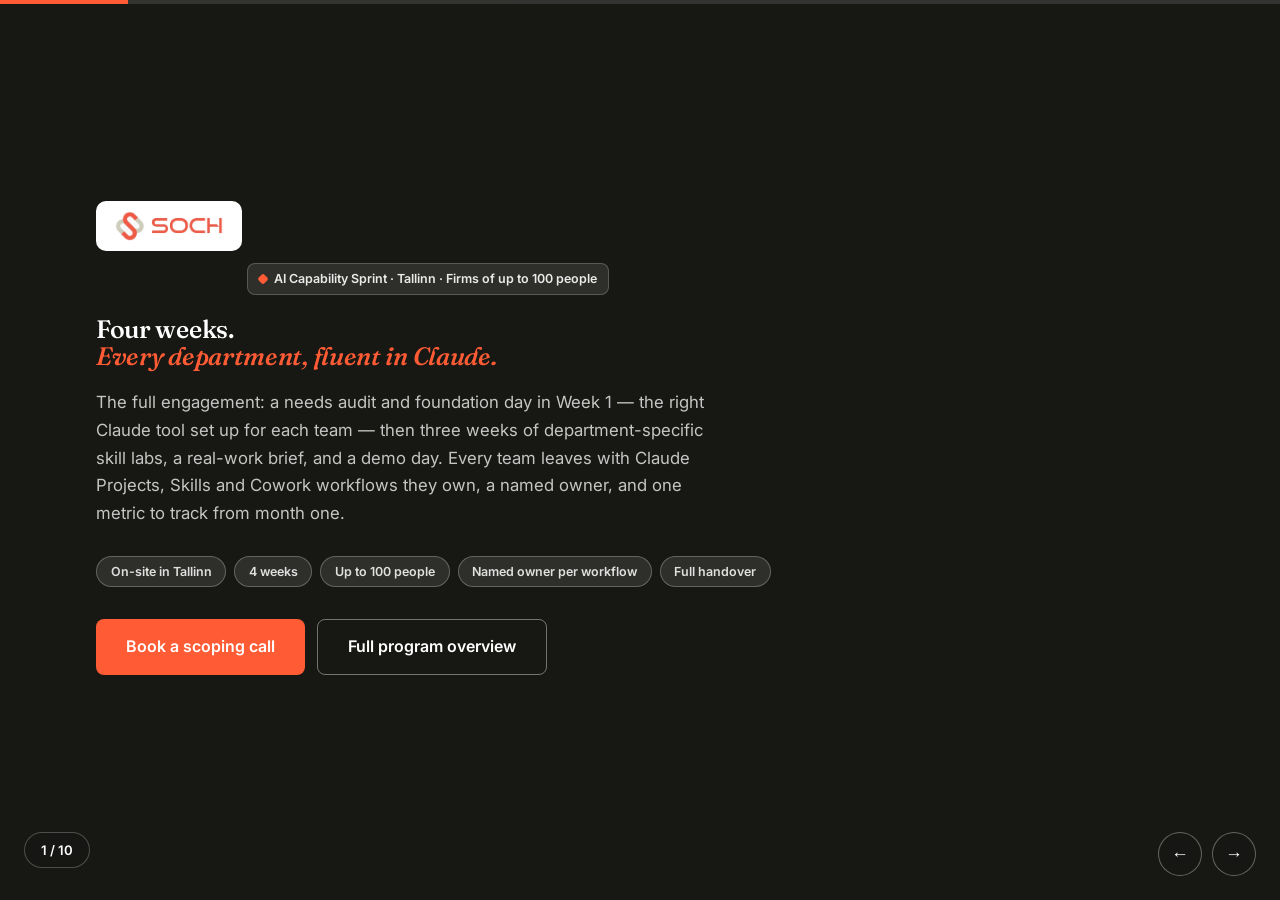
==== ai-capability-sprint.html @ 08c9b318 "@ Update: implement Mahad copy audit + design changes across academy pages Copy audit (de-AI-ify): -" ====
<!DOCTYPE html>
<html lang="en">
<head>
<meta charset="UTF-8">
<meta name="viewport" content="width=device-width, initial-scale=1.0">
<title>AI Capability Sprint — Soch</title>
<meta name="description" content="Four weeks. Every department builds its own Claude Projects, Skills and Cowork workflows. Named owner per workflow, one metric per team, full handover — Tallinn firms of up to 100 people.">
<link rel="preconnect" href="https://fonts.googleapis.com">
<link rel="preconnect" href="https://fonts.gstatic.com" crossorigin>
<link href="https://fonts.googleapis.com/css2?family=Fraunces:ital,opsz,wght@0,9..144,400;0,9..144,540;1,9..144,540&family=Inter:wght@400;500;600;700&display=swap" rel="stylesheet">
<style>
:root{
  --brand:#ff5c35;--brand-dark:#e8431b;
  --ink:#1c2b26;--slate:#4c534f;--muted:#7a817d;
  --mist:#f6f2ea;--line:#e7e2d7;
  --forest:#103129;--charcoal:#171814;
  --white:#ffffff;
  --ease:cubic-bezier(0.22,1,0.36,1);
}
*{margin:0;padding:0;box-sizing:border-box}
html,body{height:100%;overflow:hidden}
body{font-family:'Inter',ui-sans-serif,system-ui,sans-serif;font-size:1.05rem;line-height:1.6;background:var(--charcoal);color:var(--slate);-webkit-font-smoothing:antialiased}
h1,h2,h3{font-family:'Fraunces',Georgia,serif;font-weight:540;letter-spacing:-0.012em;line-height:1.08;color:var(--ink)}
h1{font-size:clamp(2.2rem,1.4rem+3.2vw,4rem)}
h2{font-size:clamp(1.7rem,1.2rem+2vw,2.8rem)}
h3{font-size:clamp(1.1rem,1rem+0.4vw,1.4rem);font-weight:560}
img{display:block;max-width:100%}

/* progress bar */
#progress-track{position:fixed;top:0;left:0;height:4px;width:100%;background:rgba(255,255,255,.12);z-index:49}
#progress{position:fixed;top:0;left:0;height:4px;width:0;background:var(--brand);z-index:50;transition:width .4s var(--ease)}

/* slide deck */
.track{display:flex;height:100dvh;transition:transform .55s cubic-bezier(.65,0,.35,1)}
.slide{min-width:100%;height:100dvh;overflow-y:auto;display:flex;align-items:center;justify-content:center;padding:4rem 1.5rem 5.5rem}
.inner{max-width:68rem;width:100%}

/* slide themes */
.slide-dark{background:var(--charcoal);color:var(--white)}
.slide-dark h1,.slide-dark h2,.slide-dark h3{color:var(--white)}
.slide-forest{background:var(--forest);color:var(--white)}
.slide-forest h1,.slide-forest h2,.slide-forest h3{color:var(--white)}
.slide-light{background:var(--mist);color:var(--ink)}
.slide-white{background:var(--white);color:var(--ink)}

/* eyebrow */
.eyebrow{display:inline-flex;align-items:center;gap:.45rem;font-size:.78rem;font-weight:600;color:var(--ink);background:var(--white);border:1px solid var(--line);border-radius:8px;padding:.3rem .7rem;margin-bottom:1.25rem}
.eyebrow::before{content:'';width:.5rem;height:.5rem;border-radius:2px;background:var(--brand);transform:rotate(45deg);flex-shrink:0}
.slide-dark .eyebrow,.slide-forest .eyebrow{background:rgba(255,255,255,.1);border-color:rgba(255,255,255,.2);color:rgba(255,255,255,.9)}
.slide-dark .eyebrow::before,.slide-forest .eyebrow::before{background:var(--brand)}

.lead{font-size:clamp(1rem,.95rem+.28vw,1.15rem);line-height:1.65;color:var(--slate)}
.slide-dark .lead,.slide-forest .lead{color:rgba(255,255,255,.75)}

/* logo tile */
.logo-tile{display:inline-block;background:var(--white);border-radius:10px;padding:.625rem 1rem;margin-bottom:2rem}
.logo-tile img{height:30px;display:block}

/* brand accent */
.text-brand{color:var(--brand)}
.italic{font-style:italic}

/* chips */
.chips{display:flex;gap:.5rem;flex-wrap:wrap;margin-top:1.75rem}
.chip{display:inline-flex;align-items:center;font-size:.78rem;font-weight:600;color:var(--ink);background:var(--white);border:1px solid var(--line);border-radius:9999px;padding:.3rem .85rem}
.slide-dark .chip,.slide-forest .chip{color:rgba(255,255,255,.85);background:rgba(255,255,255,.1);border-color:rgba(255,255,255,.25)}

/* buttons */
.btn{display:inline-flex;align-items:center;font-size:.95rem;font-weight:600;padding:.72rem 1.5rem;border-radius:.5rem;text-decoration:none;border:none;cursor:pointer;transition:transform .15s,box-shadow .15s,background .2s}
.btn-primary{background:var(--brand);color:#fff}
.btn-primary:hover{background:var(--brand-dark);transform:translateY(-1px);box-shadow:0 8px 20px -4px rgba(255,92,53,.35)}
.btn-outline-light{background:transparent;color:#fff;border:1.5px solid rgba(255,255,255,.4)}
.btn-outline-light:hover{background:rgba(255,255,255,.1)}
.btn-dark{background:var(--ink);color:#fff}
.btn-dark:hover{background:#33403b;transform:translateY(-1px)}
.btn-lg{padding:.875rem 1.875rem;font-size:1rem}
.ctas{display:flex;gap:.75rem;flex-wrap:wrap;margin-top:2rem}

/* rule */
.rule{border-top:1px dashed var(--line);margin:1.25rem 0}
.slide-dark .rule,.slide-forest .rule{border-color:rgba(255,255,255,.15)}

/* grid */
.g2{display:grid;gap:1.25rem;grid-template-columns:repeat(auto-fit,minmax(260px,1fr));margin-top:2rem}
.g3{display:grid;gap:1.25rem;grid-template-columns:repeat(auto-fit,minmax(220px,1fr));margin-top:2rem}
.g4{display:grid;gap:1.25rem;grid-template-columns:repeat(auto-fit,minmax(190px,1fr));margin-top:2rem}

/* cards */
.card{background:var(--white);border:1px solid var(--line);border-radius:.875rem;padding:1.5rem}
.slide-dark .card,.slide-forest .card{background:rgba(255,255,255,.07);border-color:rgba(255,255,255,.15)}
.card h3{color:var(--ink);margin-bottom:.5rem}
.slide-dark .card h3,.slide-forest .card h3{color:#fff}
.card p{font-size:.9rem;color:var(--slate)}
.slide-dark .card p,.slide-forest .card p{color:rgba(255,255,255,.7)}

/* big stat */
.big{font-family:'Fraunces',serif;font-weight:540;font-size:clamp(2.5rem,4vw,3.5rem);color:var(--brand);line-height:1;margin-bottom:.5rem}

/* price */
.price-big{font-family:'Fraunces',serif;font-weight:540;font-size:clamp(2.8rem,5vw,4rem);color:var(--brand);line-height:1;margin:1.5rem 0 .5rem}

/* week badge */
.week-badge{display:inline-block;font-family:'Inter',sans-serif;font-size:.72rem;font-weight:700;letter-spacing:.07em;text-transform:uppercase;color:var(--brand);border:1.5px solid rgba(255,92,53,.3);border-radius:6px;padding:.25rem .65rem;margin-bottom:1rem}
.slide-white .week-badge,.slide-light .week-badge{color:var(--brand)}
.slide-dark .week-badge,.slide-forest .week-badge{color:var(--brand);border-color:rgba(255,92,53,.4)}

/* check list */
.check{list-style:none;margin-top:1.25rem}
.check li{display:flex;align-items:flex-start;gap:.65rem;font-size:.95rem;color:var(--slate);padding:.35rem 0}
.slide-dark .check li,.slide-forest .check li{color:rgba(255,255,255,.8)}
.check li::before{content:'';flex-shrink:0;width:.85rem;height:.5rem;margin-top:.45rem;transform:rotate(-45deg);border-left:2.5px solid var(--brand);border-bottom:2.5px solid var(--brand)}

/* week module */
.week-card{background:var(--white);border:1px solid var(--line);border-radius:.875rem;padding:1.75rem;position:relative}
.slide-dark .week-card,.slide-forest .week-card{background:rgba(255,255,255,.07);border-color:rgba(255,255,255,.15)}
.week-card h3{color:var(--ink);margin:0 0 .5rem;font-size:1.1rem}
.slide-dark .week-card h3,.slide-forest .week-card h3{color:#fff}
.week-card p{font-size:.88rem;color:var(--slate)}
.slide-dark .week-card p,.slide-forest .week-card p{color:rgba(255,255,255,.65)}
.week-num{font-family:'Fraunces',serif;font-size:3rem;font-weight:540;color:var(--brand);opacity:.25;position:absolute;top:.75rem;right:1rem;line-height:1}

/* timeline */
.phases{display:flex;flex-direction:column;gap:1.25rem;margin-top:2rem}
.phase{display:grid;grid-template-columns:6rem 1fr;gap:1.5rem;align-items:start}
.phase-num{font-family:'Fraunces',serif;font-size:1.1rem;font-weight:540;color:var(--brand)}
.phase-label{font-family:'Inter',sans-serif;font-size:.7rem;font-weight:700;letter-spacing:.07em;text-transform:uppercase;color:var(--muted);margin-bottom:.15rem}
.slide-dark .phase-label,.slide-forest .phase-label{color:rgba(255,255,255,.45)}
.phase h3{font-size:1rem;margin-bottom:.25rem;font-family:'Inter',sans-serif;font-weight:600}
.phase p{font-size:.88rem;color:var(--slate)}
.slide-dark .phase p,.slide-forest .phase p{color:rgba(255,255,255,.65)}
.slide-light .phase h3,.slide-white .phase h3{color:var(--ink)}
.slide-dark .phase h3,.slide-forest .phase h3{color:#fff}
.rule-h{border-top:1px dashed rgba(255,255,255,.15);margin:.75rem 0}
.slide-white .rule-h,.slide-light .rule-h{border-color:var(--line)}

/* HUD */
.hud{position:fixed;bottom:1.5rem;right:1.5rem;display:flex;gap:.625rem;z-index:60}
.hud button{width:2.75rem;height:2.75rem;border-radius:50%;border:1.5px solid rgba(244,243,237,.35);background:rgba(23,24,20,.7);color:#fff;font-size:1.1rem;cursor:pointer;display:flex;align-items:center;justify-content:center;transition:background .15s,border-color .15s;backdrop-filter:blur(6px)}
.hud button:hover{background:var(--brand);border-color:var(--brand)}
#counter{position:fixed;bottom:2rem;left:1.5rem;z-index:60;font-family:'Inter',sans-serif;font-weight:600;font-size:.82rem;color:#fff;background:rgba(23,24,20,.7);border:1.5px solid rgba(244,243,237,.25);padding:.4rem 1rem;border-radius:9999px;backdrop-filter:blur(6px)}

@media(max-width:640px){.slide{padding:3.5rem 1.25rem 6rem}.hud button{width:2.5rem;height:2.5rem}.phase{grid-template-columns:1fr}}
</style>
</head>
<body>

<div id="progress-track"></div>
<div id="progress"></div>

<div class="track" id="track">

  <!-- 1 · HERO -->
  <section class="slide slide-dark">
    <div class="inner">
      <div class="logo-tile"><img src="assets/logo-lockup.png" alt="Soch"></div>
      <span class="eyebrow">AI Capability Sprint · Tallinn · Firms of up to 100 people</span>
      <h1>Four weeks.<br><em class="italic text-brand">Every department, fluent in Claude.</em></h1>
      <p class="lead" style="margin-top:1.25rem;max-width:38rem">The full engagement: a needs audit and foundation day in Week 1 — the right Claude tool set up for each team — then three weeks of department-specific skill labs, a real-work brief, and a demo day. Every team leaves with Claude Projects, Skills and Cowork workflows they own, a named owner, and one metric to track from month one.</p>
      <div class="chips">
        <span class="chip">On-site in Tallinn</span>
        <span class="chip">4 weeks</span>
        <span class="chip">Up to 100 people</span>
        <span class="chip">Named owner per workflow</span>
        <span class="chip">Full handover</span>
      </div>
      <div class="ctas">
        <a class="btn btn-primary btn-lg" href="index.html#enquire">Book a scoping call</a>
        <a class="btn btn-outline-light btn-lg" href="index.html#program">Full program overview</a>
      </div>
    </div>
  </section>

  <!-- 2 · WHAT IS THIS -->
  <section class="slide slide-light">
    <div class="inner">
      <span class="eyebrow">The track</span>
      <h2>Setup Day is week one.<br><em class="italic text-brand">The Sprint is all four.</em></h2>
      <p class="lead" style="margin-top:1rem;max-width:42rem">The AI Setup Day is the audit and foundation — we map the right Claude tool to each person and set it up. The Capability Sprint extends that into a structured four-week programme where each department builds its own capability across the Claude ecosystem, on its own real work.</p>
      <div class="g2" style="margin-top:2rem">
        <div class="card">
          <h3>AI Setup Day alone</h3>
          <p>One on-site day. Everyone set up. Good if you want the foundation fast and your team will take it forward independently.</p>
        </div>
        <div class="card">
          <h3>AI Capability Sprint (this)</h3>
          <p>Four weeks. Each department builds its own Claude Projects, Skills and Cowork workflows on its actual work — not toy examples. Ends with a demo day and a handover pack the firm owns permanently.</p>
        </div>
      </div>
    </div>
  </section>

  <!-- 3 · THE FOUR WEEKS -->
  <section class="slide slide-white">
    <div class="inner">
      <span class="eyebrow">The programme</span>
      <h2>Four weeks.<br><em class="italic text-brand">Structured to stick.</em></h2>
      <div class="g4" style="margin-top:2rem">
        <div class="week-card"><div class="week-num">1</div><span class="week-badge">Week 1</span><h3>Audit &amp; Foundation</h3><p>On-site in Tallinn. Needs audit → tooling map, then the right Claude tool set up per person — chat, Projects, Cowork or Code. Data-handling walkthrough + AI use policy.</p></div>
        <div class="week-card"><div class="week-num">2</div><span class="week-badge">Week 2</span><h3>Skill Labs</h3><p>Each department splits into tracks and builds its own Claude Projects, Skills and Cowork workflows — drafting, analysis, client comms, reporting. Every lab runs on your real work and real documents.</p></div>
        <div class="week-card"><div class="week-num">3</div><span class="week-badge">Week 3</span><h3>Real-Work Brief</h3><p>Each person runs one real deliverable through the new setup during a normal week. Time logged before and after. Review session tunes what didn't work perfectly.</p></div>
        <div class="week-card"><div class="week-num">4</div><span class="week-badge">Week 4</span><h3>Demo Day</h3><p>Each team demos what it built to the whole firm. Named owners confirmed, metrics set. Handover pack delivered — prompts, Projects, Skills, Cowork workflows, policies — owned in-house forever.</p></div>
      </div>
    </div>
  </section>

  <!-- 4 · WEEK 1 DETAIL -->
  <section class="slide slide-dark">
    <div class="inner">
      <span class="eyebrow">Week 1 · Audit &amp; Foundation</span>
      <h2>Audited, then set up.<br><em class="italic text-brand">Before we leave the building.</em></h2>
      <p class="lead" style="margin-top:1rem;max-width:40rem">Week 1 opens with a needs audit and a tooling map, then we set up the right Claude tool for each person. By the end of the on-site day, everyone has:</p>
      <div class="g2" style="margin-top:1.75rem">
        <div class="card">
          <ul class="check">
            <li>A tooling map matching each person to the Claude tool their work needs</li>
            <li>Claude.ai Team account set up, with a Project loaded with the firm's templates and tone where it fits</li>
            <li>Google Workspace fully connected (Gmail, Drive, Sheets, Calendar)</li>
          </ul>
        </div>
        <div class="card">
          <ul class="check">
            <li>Claude Cowork installed and delegating its first real task on your files</li>
            <li>Data-handling walkthrough and hallucination protocol covered</li>
            <li>Firm's one-page AI use policy reviewed and adopted</li>
            <li>Clear next step per person going into Week 2</li>
          </ul>
        </div>
      </div>
    </div>
  </section>

  <!-- 5 · WEEK 2 DETAIL -->
  <section class="slide slide-forest">
    <div class="inner">
      <span class="eyebrow">Week 2 · Skill Labs</span>
      <h2>Learn to use Claude well.<br><em class="italic text-brand">Then build your own.</em></h2>
      <p class="lead" style="margin-top:1rem;max-width:42rem">The firm splits into department tracks. Each track focuses first on using Claude well — prompting precisely, building Claude Projects with the right context — then builds its own capability: reusable Skills that capture the team's output formats, tone and templates, and Cowork workflows that run the repetitive multi-step jobs. Everything is theirs to keep and extend. What's covered depends on the industry curriculum:</p>
      <div class="g2" style="margin-top:1.75rem">
        <div class="card"><h3>Law firms</h3><p>Drafting engine on your templates + precedents, document review, research memo protocol, insolvency filing workflow.</p></div>
        <div class="card"><h3>Accounting &amp; fintech</h3><p>Document intake &amp; classification, client communication desk, month-end close assistant, onboarding &amp; KYC pack builder.</p></div>
        <div class="card"><h3>HR &amp; recruitment</h3><p>CV screening against your scorecards, interview-note synthesis, outreach in each consultant's voice, market mapping &amp; longlists.</p></div>
        <div class="card"><h3>Marketing &amp; creative</h3><p>Tone-of-voice engine per client, brief and proposal scaffolding, self-writing client reports, content variant production at scale.</p></div>
      </div>
    </div>
  </section>

  <!-- 6 · WEEK 3 DETAIL -->
  <section class="slide slide-light">
    <div class="inner">
      <span class="eyebrow">Week 3 · Real-Work Brief</span>
      <h2>The week the skill<br><em class="italic text-brand">becomes yours.</em></h2>
      <p class="lead" style="margin-top:1rem;max-width:40rem">This is the week that separates a sprint from a workshop. Each person applies everything from Week 2 to one real client deliverable during a normal working week — with time logged before and after.</p>
      <div class="g3" style="margin-top:2rem">
        <div class="card"><h3>Pick one real thing</h3><p>Not a practice exercise. A live deliverable: a pleading, a month-end report, a role shortlist, a campaign variant pack. Real output, real deadline.</p></div>
        <div class="card"><h3>Log the time</h3><p>Before-and-after time per task. The number that comes out of this week is the metric each team tracks from month one — set against a real baseline.</p></div>
        <div class="card"><h3>Review and tune</h3><p>The review session goes through what worked, what didn't, and where the workflow or prompt needs adjusting. Nothing ships to clients without sign-off.</p></div>
      </div>
    </div>
  </section>

  <!-- 7 · WEEK 4 DETAIL -->
  <section class="slide slide-white">
    <div class="inner">
      <span class="eyebrow">Week 4 · Demo Day &amp; Handover</span>
      <h2>Owned, measured,<br><em class="italic text-brand">handed over.</em></h2>
      <p class="lead" style="margin-top:1rem;max-width:40rem">The final week is a demo and a transfer, not a graduation ceremony. Every workflow gets a named owner, a tracked metric, and ends up in a handover pack the firm keeps permanently.</p>
      <div class="phases" style="margin-top:1.75rem">
        <div class="phase">
          <div><div class="phase-label">Morning</div><div class="phase-num">Demo</div></div>
          <div><h3>Each team presents</h3><p>Every department demos what it built to the whole firm — live, on real work. Named owner introduced alongside each workflow.</p></div>
        </div>
        <div class="rule-h"></div>
        <div class="phase">
          <div><div class="phase-label">Afternoon</div><div class="phase-num">Metrics</div></div>
          <div><h3>One number per team</h3><p>Time-to-shortlist, minutes per client file, drafting hours per matter, report turnaround — each team's metric agreed and baseline logged from the Week 3 brief.</p></div>
        </div>
        <div class="rule-h"></div>
        <div class="phase">
          <div><div class="phase-label">Handover</div><div class="phase-num">Pack</div></div>
          <div><h3>Projects, Skills, workflows, policy</h3><p>Everything documented and transferred: prompt library, Claude Projects, Skills, Cowork workflows, AI use policy, scorecard templates — all in your Drive, owned by your team, zero dependency on Soch.</p></div>
        </div>
      </div>
    </div>
  </section>

  <!-- 8 · WHO IT'S FOR -->
  <section class="slide slide-dark">
    <div class="inner">
      <span class="eyebrow">Who this is for</span>
      <h2>The Sprint is the right track<br><em class="italic text-brand">when setup isn't enough.</em></h2>
      <div class="g2" style="margin-top:2rem">
        <div>
          <h3 style="color:#fff;margin-bottom:1rem">This is for you if…</h3>
          <ul class="check">
            <li>You have up to 100 people in your firm</li>
            <li>You want each function to build its own Skills and Cowork workflows — not just use Claude personally</li>
            <li>You want a named owner and a tracked metric from each department</li>
            <li>You want to end with a handover pack your team owns, with no dependency on Soch</li>
            <li>You want a demo day the whole firm attends — proof of capability, not just training</li>
          </ul>
        </div>
        <div>
          <h3 style="color:#fff;margin-bottom:1rem">Consider the Setup Day instead if…</h3>
          <ul class="check">
            <li>You have under 16 people and want everyone set up in a single session</li>
            <li>You're confident your team will self-direct from the foundation</li>
            <li>You'd rather start with a lower commitment and add the build labs later</li>
          </ul>
          <div class="rule"></div>
          <p style="font-size:.88rem;color:rgba(255,255,255,.55)">We'll recommend the right track on the scoping call. If we think the Setup Day is better for your situation, we'll say so.</p>
        </div>
      </div>
    </div>
  </section>

  <!-- 9 · PRICING -->
  <section class="slide slide-forest">
    <div class="inner" style="text-align:center;max-width:44rem">
      <span class="eyebrow">Pricing</span>
      <h2>One flat fee.<br><em class="italic text-brand">Agreed before you commit.</em></h2>
      <div class="price-big">$4,000–7,000</div>
      <p class="lead">Flat, per company, all-in for all four weeks. Where you land in the range depends on team size and how many departments we run in parallel. You get the exact number on the scoping call — before you commit to anything.</p>
      <div class="rule"></div>
      <div class="g3" style="text-align:left">
        <div class="card"><div class="big">4</div><h3>weeks total</h3><p>Foundation day + labs + real-work brief + demo day.</p></div>
        <div class="card"><div class="big">100</div><h3>max team size</h3><p>Larger firms split into department cohorts across the 4 weeks.</p></div>
        <div class="card"><div class="big">0</div><h3>hidden extras</h3><p>No day rates, no scope creep, no ongoing retainer required.</p></div>
      </div>
    </div>
  </section>

  <!-- 10 · NEXT STEP -->
  <section class="slide slide-dark">
    <div class="inner" style="text-align:center;max-width:44rem">
      <span class="eyebrow">Get started</span>
      <h2>Book a 30-minute scoping call.<br><em class="italic text-brand">No commitment required.</em></h2>
      <p class="lead" style="margin-top:1.25rem">We'll confirm the Sprint is the right fit, agree the exact price, set a start date in Tallinn, and tell you which industry curriculum applies to your firm. No obligation — if the Setup Day is better for your size, we'll say so on the call.</p>
      <div class="ctas" style="justify-content:center;margin-top:2rem">
        <a class="btn btn-primary btn-lg" href="index.html#enquire">Book a scoping call</a>
        <a class="btn btn-outline-light btn-lg" href="index.html">Back to full site</a>
      </div>
      <p style="margin-top:1.5rem;font-size:.85rem;color:rgba(255,255,255,.45)">info@withsoch.com · Tallinn, Estonia</p>
    </div>
  </section>

</div><!-- /track -->

<div id="counter">1 / 10</div>
<div class="hud">
  <button id="prev" aria-label="Previous slide">&#8592;</button>
  <button id="next" aria-label="Next slide">&#8594;</button>
</div>

<script>
(function(){
  var track=document.getElementById('track');
  var slides=track.querySelectorAll('.slide');
  var total=slides.length;
  var cur=0;
  var prog=document.getElementById('progress');
  var counter=document.getElementById('counter');

  function go(n){
    cur=Math.max(0,Math.min(total-1,n));
    track.style.transform='translateX(-'+cur*100+'%)';
    prog.style.width=(((cur+1)/total)*100)+'%';
    counter.textContent=(cur+1)+' / '+total;
  }
  go(0);

  document.getElementById('next').addEventListener('click',function(){go(cur+1);});
  document.getElementById('prev').addEventListener('click',function(){go(cur-1);});

  document.addEventListener('keydown',function(e){
    if(e.key==='ArrowRight'||e.key==='ArrowDown')go(cur+1);
    if(e.key==='ArrowLeft'||e.key==='ArrowUp')go(cur-1);
    if(e.key==='f'||e.key==='F'){if(!document.fullscreenElement)document.documentElement.requestFullscreen();else document.exitFullscreen();}
  });

  var tx=0;
  document.addEventListener('touchstart',function(e){tx=e.touches[0].clientX;},{passive:true});
  document.addEventListener('touchend',function(e){
    var dx=e.changedTouches[0].clientX-tx;
    if(Math.abs(dx)>50){go(dx<0?cur+1:cur-1);}
  },{passive:true});
})();
</script>
</body>
</html>
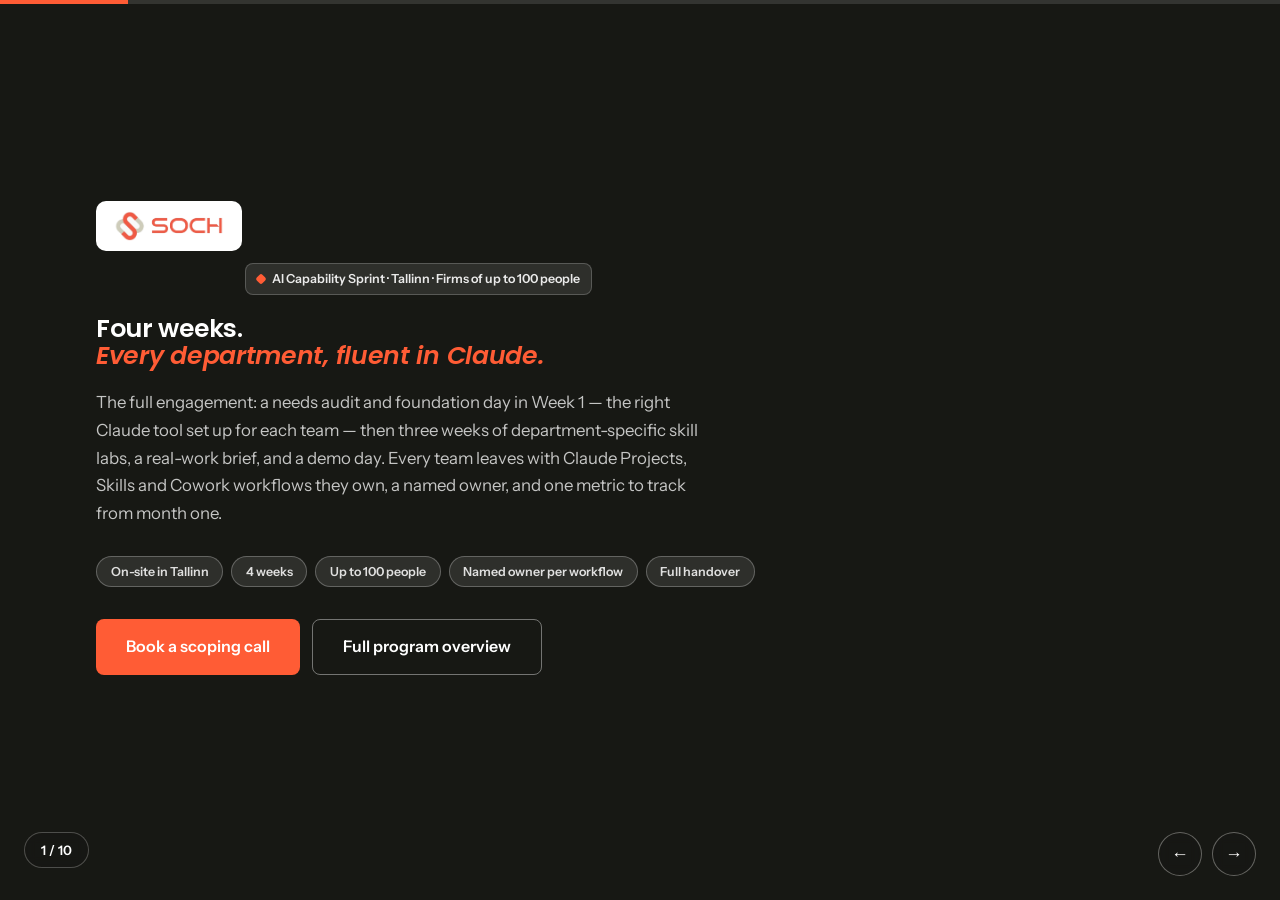
==== commit 828c3548: "@ Update: switch site typography to brand fonts — Poppins + Instrument Sans - Replace Fraunces (head" ====
--- a/ai-capability-sprint.html
+++ b/ai-capability-sprint.html
@@ -7,7 +7,7 @@
 <meta name="description" content="Four weeks. Every department builds its own Claude Projects, Skills and Cowork workflows. Named owner per workflow, one metric per team, full handover — Tallinn firms of up to 100 people.">
 <link rel="preconnect" href="https://fonts.googleapis.com">
 <link rel="preconnect" href="https://fonts.gstatic.com" crossorigin>
-<link href="https://fonts.googleapis.com/css2?family=Fraunces:ital,opsz,wght@0,9..144,400;0,9..144,540;1,9..144,540&family=Inter:wght@400;500;600;700&display=swap" rel="stylesheet">
+<link href="https://fonts.googleapis.com/css2?family=Instrument+Sans:ital,wght@0,400;0,500;0,600;1,400;1,500&family=Poppins:ital,wght@0,400;0,500;0,600;0,700;1,500;1,600;1,700&display=swap" rel="stylesheet">
 <style>
 :root{
   --brand:#ff5c35;--brand-dark:#e8431b;
@@ -19,11 +19,11 @@
 }
 *{margin:0;padding:0;box-sizing:border-box}
 html,body{height:100%;overflow:hidden}
-body{font-family:'Inter',ui-sans-serif,system-ui,sans-serif;font-size:1.05rem;line-height:1.6;background:var(--charcoal);color:var(--slate);-webkit-font-smoothing:antialiased}
-h1,h2,h3{font-family:'Fraunces',Georgia,serif;font-weight:540;letter-spacing:-0.012em;line-height:1.08;color:var(--ink)}
+body{font-family:'Instrument Sans',ui-sans-serif,system-ui,sans-serif;font-size:1.05rem;line-height:1.6;background:var(--charcoal);color:var(--slate);-webkit-font-smoothing:antialiased}
+h1,h2,h3{font-family:'Poppins',system-ui,sans-serif;font-weight:600;letter-spacing:-0.012em;line-height:1.08;color:var(--ink)}
 h1{font-size:clamp(2.2rem,1.4rem+3.2vw,4rem)}
 h2{font-size:clamp(1.7rem,1.2rem+2vw,2.8rem)}
-h3{font-size:clamp(1.1rem,1rem+0.4vw,1.4rem);font-weight:560}
+h3{font-size:clamp(1.1rem,1rem+0.4vw,1.4rem);font-weight:600}
 img{display:block;max-width:100%}
 
 /* progress bar */
@@ -94,13 +94,13 @@
 .slide-dark .card p,.slide-forest .card p{color:rgba(255,255,255,.7)}
 
 /* big stat */
-.big{font-family:'Fraunces',serif;font-weight:540;font-size:clamp(2.5rem,4vw,3.5rem);color:var(--brand);line-height:1;margin-bottom:.5rem}
+.big{font-family:'Poppins',system-ui,sans-serif;font-weight:600;font-size:clamp(2.5rem,4vw,3.5rem);color:var(--brand);line-height:1;margin-bottom:.5rem}
 
 /* price */
-.price-big{font-family:'Fraunces',serif;font-weight:540;font-size:clamp(2.8rem,5vw,4rem);color:var(--brand);line-height:1;margin:1.5rem 0 .5rem}
+.price-big{font-family:'Poppins',system-ui,sans-serif;font-weight:600;font-size:clamp(2.8rem,5vw,4rem);color:var(--brand);line-height:1;margin:1.5rem 0 .5rem}
 
 /* week badge */
-.week-badge{display:inline-block;font-family:'Inter',sans-serif;font-size:.72rem;font-weight:700;letter-spacing:.07em;text-transform:uppercase;color:var(--brand);border:1.5px solid rgba(255,92,53,.3);border-radius:6px;padding:.25rem .65rem;margin-bottom:1rem}
+.week-badge{display:inline-block;font-family:'Instrument Sans',sans-serif;font-size:.72rem;font-weight:700;letter-spacing:.07em;text-transform:uppercase;color:var(--brand);border:1.5px solid rgba(255,92,53,.3);border-radius:6px;padding:.25rem .65rem;margin-bottom:1rem}
 .slide-white .week-badge,.slide-light .week-badge{color:var(--brand)}
 .slide-dark .week-badge,.slide-forest .week-badge{color:var(--brand);border-color:rgba(255,92,53,.4)}
 
@@ -117,15 +117,15 @@
 .slide-dark .week-card h3,.slide-forest .week-card h3{color:#fff}
 .week-card p{font-size:.88rem;color:var(--slate)}
 .slide-dark .week-card p,.slide-forest .week-card p{color:rgba(255,255,255,.65)}
-.week-num{font-family:'Fraunces',serif;font-size:3rem;font-weight:540;color:var(--brand);opacity:.25;position:absolute;top:.75rem;right:1rem;line-height:1}
+.week-num{font-family:'Poppins',system-ui,sans-serif;font-size:3rem;font-weight:600;color:var(--brand);opacity:.25;position:absolute;top:.75rem;right:1rem;line-height:1}
 
 /* timeline */
 .phases{display:flex;flex-direction:column;gap:1.25rem;margin-top:2rem}
 .phase{display:grid;grid-template-columns:6rem 1fr;gap:1.5rem;align-items:start}
-.phase-num{font-family:'Fraunces',serif;font-size:1.1rem;font-weight:540;color:var(--brand)}
-.phase-label{font-family:'Inter',sans-serif;font-size:.7rem;font-weight:700;letter-spacing:.07em;text-transform:uppercase;color:var(--muted);margin-bottom:.15rem}
+.phase-num{font-family:'Poppins',system-ui,sans-serif;font-size:1.1rem;font-weight:600;color:var(--brand)}
+.phase-label{font-family:'Instrument Sans',sans-serif;font-size:.7rem;font-weight:700;letter-spacing:.07em;text-transform:uppercase;color:var(--muted);margin-bottom:.15rem}
 .slide-dark .phase-label,.slide-forest .phase-label{color:rgba(255,255,255,.45)}
-.phase h3{font-size:1rem;margin-bottom:.25rem;font-family:'Inter',sans-serif;font-weight:600}
+.phase h3{font-size:1rem;margin-bottom:.25rem;font-family:'Instrument Sans',sans-serif;font-weight:600}
 .phase p{font-size:.88rem;color:var(--slate)}
 .slide-dark .phase p,.slide-forest .phase p{color:rgba(255,255,255,.65)}
 .slide-light .phase h3,.slide-white .phase h3{color:var(--ink)}
@@ -137,7 +137,7 @@
 .hud{position:fixed;bottom:1.5rem;right:1.5rem;display:flex;gap:.625rem;z-index:60}
 .hud button{width:2.75rem;height:2.75rem;border-radius:50%;border:1.5px solid rgba(244,243,237,.35);background:rgba(23,24,20,.7);color:#fff;font-size:1.1rem;cursor:pointer;display:flex;align-items:center;justify-content:center;transition:background .15s,border-color .15s;backdrop-filter:blur(6px)}
 .hud button:hover{background:var(--brand);border-color:var(--brand)}
-#counter{position:fixed;bottom:2rem;left:1.5rem;z-index:60;font-family:'Inter',sans-serif;font-weight:600;font-size:.82rem;color:#fff;background:rgba(23,24,20,.7);border:1.5px solid rgba(244,243,237,.25);padding:.4rem 1rem;border-radius:9999px;backdrop-filter:blur(6px)}
+#counter{position:fixed;bottom:2rem;left:1.5rem;z-index:60;font-family:'Instrument Sans',sans-serif;font-weight:600;font-size:.82rem;color:#fff;background:rgba(23,24,20,.7);border:1.5px solid rgba(244,243,237,.25);padding:.4rem 1rem;border-radius:9999px;backdrop-filter:blur(6px)}
 
 @media(max-width:640px){.slide{padding:3.5rem 1.25rem 6rem}.hud button{width:2.5rem;height:2.5rem}.phase{grid-template-columns:1fr}}
 </style>
@@ -302,7 +302,7 @@
         <div>
           <h3 style="color:#fff;margin-bottom:1rem">Consider the Setup Day instead if…</h3>
           <ul class="check">
-            <li>You have under 16 people and want everyone set up in a single session</li>
+            <li>You want your core team set up in a single on-site day, not a four-week department-by-department build</li>
             <li>You're confident your team will self-direct from the foundation</li>
             <li>You'd rather start with a lower commitment and add the build labs later</li>
           </ul>
@@ -317,9 +317,9 @@
   <section class="slide slide-forest">
     <div class="inner" style="text-align:center;max-width:44rem">
       <span class="eyebrow">Pricing</span>
-      <h2>One flat fee.<br><em class="italic text-brand">Agreed before you commit.</em></h2>
-      <div class="price-big">$4,000–7,000</div>
-      <p class="lead">Flat, per company, all-in for all four weeks. Where you land in the range depends on team size and how many departments we run in parallel. You get the exact number on the scoping call — before you commit to anything.</p>
+      <h2>Priced per participant.<br><em class="italic text-brand">Bring your team, pay less each.</em></h2>
+      <div class="price-big">$4,000 <span style="font-family:'Instrument Sans',sans-serif;font-size:1rem;color:var(--muted);font-weight:400">/ participant</span></div>
+      <p class="lead">All four weeks, priced per person. Up to 4 participants per company — 2 save 5% ($3,800 each), 3 save 7.5% ($3,700 each), 4 save 10% ($3,600 each). You get the exact number on the scoping call — before you commit to anything.</p>
       <div class="rule"></div>
       <div class="g3" style="text-align:left">
         <div class="card"><div class="big">4</div><h3>weeks total</h3><p>Foundation day + labs + real-work brief + demo day.</p></div>
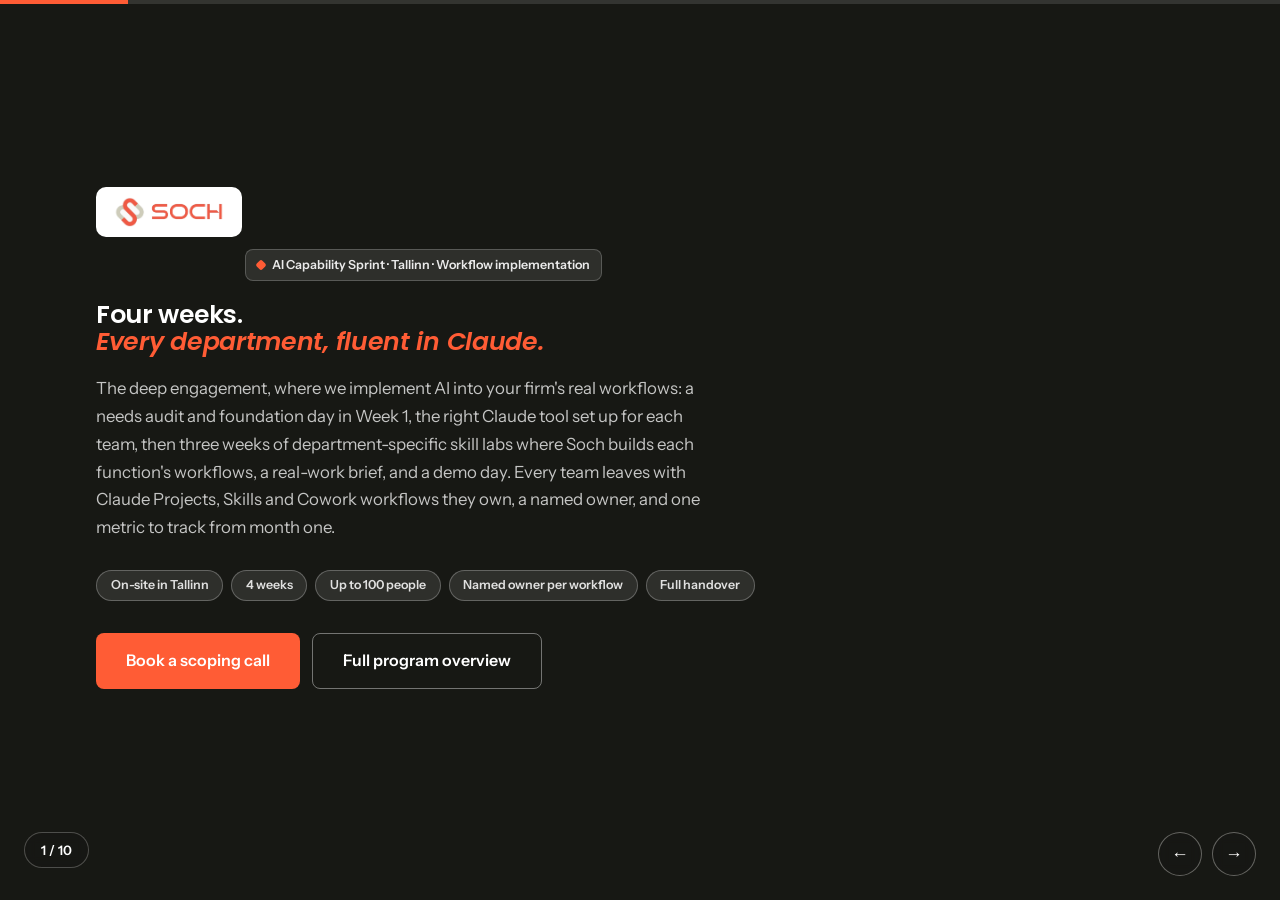
==== commit f3d94a49: "Redesign: Academy With Soch revisions per feedback brief (30 points) Global: - Remove all em dashes " ====
--- a/ai-capability-sprint.html
+++ b/ai-capability-sprint.html
@@ -3,8 +3,8 @@
 <head>
 <meta charset="UTF-8">
 <meta name="viewport" content="width=device-width, initial-scale=1.0">
-<title>AI Capability Sprint — Soch</title>
-<meta name="description" content="Four weeks. Every department builds its own Claude Projects, Skills and Cowork workflows. Named owner per workflow, one metric per team, full handover — Tallinn firms of up to 100 people.">
+<title>AI Capability Sprint, Soch</title>
+<meta name="description" content="Four weeks. Every department builds its own Claude Projects, Skills and Cowork workflows. a named owner per workflow, one metric per team, full handover. On-site in Tallinn.">
 <link rel="preconnect" href="https://fonts.googleapis.com">
 <link rel="preconnect" href="https://fonts.gstatic.com" crossorigin>
 <link href="https://fonts.googleapis.com/css2?family=Instrument+Sans:ital,wght@0,400;0,500;0,600;1,400;1,500&family=Poppins:ital,wght@0,400;0,500;0,600;0,700;1,500;1,600;1,700&display=swap" rel="stylesheet">
@@ -153,9 +153,9 @@
   <section class="slide slide-dark">
     <div class="inner">
       <div class="logo-tile"><img src="assets/logo-lockup.png" alt="Soch"></div>
-      <span class="eyebrow">AI Capability Sprint · Tallinn · Firms of up to 100 people</span>
+      <span class="eyebrow">AI Capability Sprint · Tallinn · Workflow implementation</span>
       <h1>Four weeks.<br><em class="italic text-brand">Every department, fluent in Claude.</em></h1>
-      <p class="lead" style="margin-top:1.25rem;max-width:38rem">The full engagement: a needs audit and foundation day in Week 1 — the right Claude tool set up for each team — then three weeks of department-specific skill labs, a real-work brief, and a demo day. Every team leaves with Claude Projects, Skills and Cowork workflows they own, a named owner, and one metric to track from month one.</p>
+      <p class="lead" style="margin-top:1.25rem;max-width:38rem">The deep engagement, where we implement AI into your firm's real workflows: a needs audit and foundation day in Week 1, the right Claude tool set up for each team, then three weeks of department-specific skill labs where Soch builds each function's workflows, a real-work brief, and a demo day. Every team leaves with Claude Projects, Skills and Cowork workflows they own, a named owner, and one metric to track from month one.</p>
       <div class="chips">
         <span class="chip">On-site in Tallinn</span>
         <span class="chip">4 weeks</span>
@@ -175,7 +175,7 @@
     <div class="inner">
       <span class="eyebrow">The track</span>
       <h2>Setup Day is week one.<br><em class="italic text-brand">The Sprint is all four.</em></h2>
-      <p class="lead" style="margin-top:1rem;max-width:42rem">The AI Setup Day is the audit and foundation — we map the right Claude tool to each person and set it up. The Capability Sprint extends that into a structured four-week programme where each department builds its own capability across the Claude ecosystem, on its own real work.</p>
+      <p class="lead" style="margin-top:1rem;max-width:42rem">The AI Setup Day is the audit and foundation, we map the right Claude tool to each person and set it up. The Capability Sprint extends that into a structured four-week programme where each department builds its own capability across the Claude ecosystem, on its own real work.</p>
       <div class="g2" style="margin-top:2rem">
         <div class="card">
           <h3>AI Setup Day alone</h3>
@@ -183,7 +183,7 @@
         </div>
         <div class="card">
           <h3>AI Capability Sprint (this)</h3>
-          <p>Four weeks. Each department builds its own Claude Projects, Skills and Cowork workflows on its actual work — not toy examples. Ends with a demo day and a handover pack the firm owns permanently.</p>
+          <p>Four weeks. Each department builds its own Claude Projects, Skills and Cowork workflows on its actual work, not toy examples. Ends with a demo day and a handover pack the firm owns permanently.</p>
         </div>
       </div>
     </div>
@@ -195,10 +195,10 @@
       <span class="eyebrow">The programme</span>
       <h2>Four weeks.<br><em class="italic text-brand">Structured to stick.</em></h2>
       <div class="g4" style="margin-top:2rem">
-        <div class="week-card"><div class="week-num">1</div><span class="week-badge">Week 1</span><h3>Audit &amp; Foundation</h3><p>On-site in Tallinn. Needs audit → tooling map, then the right Claude tool set up per person — chat, Projects, Cowork or Code. Data-handling walkthrough + AI use policy.</p></div>
-        <div class="week-card"><div class="week-num">2</div><span class="week-badge">Week 2</span><h3>Skill Labs</h3><p>Each department splits into tracks and builds its own Claude Projects, Skills and Cowork workflows — drafting, analysis, client comms, reporting. Every lab runs on your real work and real documents.</p></div>
+        <div class="week-card"><div class="week-num">1</div><span class="week-badge">Week 1</span><h3>Audit &amp; Foundation</h3><p>On-site in Tallinn. Needs audit → tooling map, then the right Claude tool set up per person, chat, Projects, Cowork or Code. Data-handling walkthrough + AI use policy.</p></div>
+        <div class="week-card"><div class="week-num">2</div><span class="week-badge">Week 2</span><h3>Skill Labs</h3><p>Each department splits into tracks and builds its own Claude Projects, Skills and Cowork workflows, drafting, analysis, client comms, reporting. Every lab runs on your real work and real documents.</p></div>
         <div class="week-card"><div class="week-num">3</div><span class="week-badge">Week 3</span><h3>Real-Work Brief</h3><p>Each person runs one real deliverable through the new setup during a normal week. Time logged before and after. Review session tunes what didn't work perfectly.</p></div>
-        <div class="week-card"><div class="week-num">4</div><span class="week-badge">Week 4</span><h3>Demo Day</h3><p>Each team demos what it built to the whole firm. Named owners confirmed, metrics set. Handover pack delivered — prompts, Projects, Skills, Cowork workflows, policies — owned in-house forever.</p></div>
+        <div class="week-card"><div class="week-num">4</div><span class="week-badge">Week 4</span><h3>Demo Day</h3><p>Each team demos what it built to the whole firm. Named owners confirmed, metrics set. Handover pack delivered, prompts, Projects, Skills, Cowork workflows, policies, owned in-house forever.</p></div>
       </div>
     </div>
   </section>
@@ -234,7 +234,7 @@
     <div class="inner">
       <span class="eyebrow">Week 2 · Skill Labs</span>
       <h2>Learn to use Claude well.<br><em class="italic text-brand">Then build your own.</em></h2>
-      <p class="lead" style="margin-top:1rem;max-width:42rem">The firm splits into department tracks. Each track focuses first on using Claude well — prompting precisely, building Claude Projects with the right context — then builds its own capability: reusable Skills that capture the team's output formats, tone and templates, and Cowork workflows that run the repetitive multi-step jobs. Everything is theirs to keep and extend. What's covered depends on the industry curriculum:</p>
+      <p class="lead" style="margin-top:1rem;max-width:42rem">The firm splits into department tracks. Each track focuses first on using Claude well, prompting precisely, building Claude Projects with the right context, then builds its own capability: reusable Skills that capture the team's output formats, tone and templates, and Cowork workflows that run the repetitive multi-step jobs. Everything is theirs to keep and extend. What's covered depends on the industry curriculum:</p>
       <div class="g2" style="margin-top:1.75rem">
         <div class="card"><h3>Law firms</h3><p>Drafting engine on your templates + precedents, document review, research memo protocol, insolvency filing workflow.</p></div>
         <div class="card"><h3>Accounting &amp; fintech</h3><p>Document intake &amp; classification, client communication desk, month-end close assistant, onboarding &amp; KYC pack builder.</p></div>
@@ -249,10 +249,10 @@
     <div class="inner">
       <span class="eyebrow">Week 3 · Real-Work Brief</span>
       <h2>The week the skill<br><em class="italic text-brand">becomes yours.</em></h2>
-      <p class="lead" style="margin-top:1rem;max-width:40rem">This is the week that separates a sprint from a workshop. Each person applies everything from Week 2 to one real client deliverable during a normal working week — with time logged before and after.</p>
+      <p class="lead" style="margin-top:1rem;max-width:40rem">This is the week that separates a sprint from a workshop. Each person applies everything from Week 2 to one real client deliverable during a normal working week, with time logged before and after.</p>
       <div class="g3" style="margin-top:2rem">
         <div class="card"><h3>Pick one real thing</h3><p>Not a practice exercise. A live deliverable: a pleading, a month-end report, a role shortlist, a campaign variant pack. Real output, real deadline.</p></div>
-        <div class="card"><h3>Log the time</h3><p>Before-and-after time per task. The number that comes out of this week is the metric each team tracks from month one — set against a real baseline.</p></div>
+        <div class="card"><h3>Log the time</h3><p>Before-and-after time per task. The number that comes out of this week is the metric each team tracks from month one, set against a real baseline.</p></div>
         <div class="card"><h3>Review and tune</h3><p>The review session goes through what worked, what didn't, and where the workflow or prompt needs adjusting. Nothing ships to clients without sign-off.</p></div>
       </div>
     </div>
@@ -267,17 +267,17 @@
       <div class="phases" style="margin-top:1.75rem">
         <div class="phase">
           <div><div class="phase-label">Morning</div><div class="phase-num">Demo</div></div>
-          <div><h3>Each team presents</h3><p>Every department demos what it built to the whole firm — live, on real work. Named owner introduced alongside each workflow.</p></div>
+          <div><h3>Each team presents</h3><p>Every department demos what it built to the whole firm, live, on real work. Named owner introduced alongside each workflow.</p></div>
         </div>
         <div class="rule-h"></div>
         <div class="phase">
           <div><div class="phase-label">Afternoon</div><div class="phase-num">Metrics</div></div>
-          <div><h3>One number per team</h3><p>Time-to-shortlist, minutes per client file, drafting hours per matter, report turnaround — each team's metric agreed and baseline logged from the Week 3 brief.</p></div>
+          <div><h3>One number per team</h3><p>Time-to-shortlist, minutes per client file, drafting hours per matter, report turnaround, each team's metric agreed and baseline logged from the Week 3 brief.</p></div>
         </div>
         <div class="rule-h"></div>
         <div class="phase">
           <div><div class="phase-label">Handover</div><div class="phase-num">Pack</div></div>
-          <div><h3>Projects, Skills, workflows, policy</h3><p>Everything documented and transferred: prompt library, Claude Projects, Skills, Cowork workflows, AI use policy, scorecard templates — all in your Drive, owned by your team, zero dependency on Soch.</p></div>
+          <div><h3>Projects, Skills, workflows, policy</h3><p>Everything documented and transferred: prompt library, Claude Projects, Skills, Cowork workflows, AI use policy, scorecard templates, all in your Drive, owned by your team, zero dependency on Soch.</p></div>
         </div>
       </div>
     </div>
@@ -292,11 +292,11 @@
         <div>
           <h3 style="color:#fff;margin-bottom:1rem">This is for you if…</h3>
           <ul class="check">
-            <li>You have up to 100 people in your firm</li>
-            <li>You want each function to build its own Skills and Cowork workflows — not just use Claude personally</li>
+            <li>You want AI implemented into your departments' real workflows, not just training</li>
+            <li>You want each function to have its own Skills and Cowork workflows built, not just use Claude personally</li>
             <li>You want a named owner and a tracked metric from each department</li>
             <li>You want to end with a handover pack your team owns, with no dependency on Soch</li>
-            <li>You want a demo day the whole firm attends — proof of capability, not just training</li>
+            <li>You want a demo day the whole firm attends, proof of capability, not just training</li>
           </ul>
         </div>
         <div>
@@ -317,13 +317,13 @@
   <section class="slide slide-forest">
     <div class="inner" style="text-align:center;max-width:44rem">
       <span class="eyebrow">Pricing</span>
-      <h2>Priced per participant.<br><em class="italic text-brand">Bring your team, pay less each.</em></h2>
-      <div class="price-big">$4,000 <span style="font-family:'Instrument Sans',sans-serif;font-size:1rem;color:var(--muted);font-weight:400">/ participant</span></div>
-      <p class="lead">All four weeks, priced per person. Up to 4 participants per company — 2 save 5% ($3,800 each), 3 save 7.5% ($3,700 each), 4 save 10% ($3,600 each). You get the exact number on the scoping call — before you commit to anything.</p>
+      <h2>Priced per participant.<br><em class="italic text-brand">Simple, and agreed up front.</em></h2>
+      <div class="price-big">$1,000 <span style="font-family:'Instrument Sans',sans-serif;font-size:1rem;color:var(--muted);font-weight:400">/ participant</span></div>
+      <p class="lead">All four weeks, priced per person. Soch implements AI into each department's real workflows, you walk away with a working system your team owns. You get the exact number on the scoping call, before you commit to anything.</p>
       <div class="rule"></div>
       <div class="g3" style="text-align:left">
         <div class="card"><div class="big">4</div><h3>weeks total</h3><p>Foundation day + labs + real-work brief + demo day.</p></div>
-        <div class="card"><div class="big">100</div><h3>max team size</h3><p>Larger firms split into department cohorts across the 4 weeks.</p></div>
+        <div class="card"><div class="big">6</div><h3>function tracks</h3><p>Sales, marketing, finance, ops, HR and support each build their own workflows.</p></div>
         <div class="card"><div class="big">0</div><h3>hidden extras</h3><p>No day rates, no scope creep, no ongoing retainer required.</p></div>
       </div>
     </div>
@@ -334,7 +334,7 @@
     <div class="inner" style="text-align:center;max-width:44rem">
       <span class="eyebrow">Get started</span>
       <h2>Book a 30-minute scoping call.<br><em class="italic text-brand">No commitment required.</em></h2>
-      <p class="lead" style="margin-top:1.25rem">We'll confirm the Sprint is the right fit, agree the exact price, set a start date in Tallinn, and tell you which industry curriculum applies to your firm. No obligation — if the Setup Day is better for your size, we'll say so on the call.</p>
+      <p class="lead" style="margin-top:1.25rem">We'll confirm the Sprint is the right fit, agree the exact price, set a start date in Tallinn, and tell you which industry curriculum applies to your firm. No obligation, if the Setup Day is better for your size, we'll say so on the call.</p>
       <div class="ctas" style="justify-content:center;margin-top:2rem">
         <a class="btn btn-primary btn-lg" href="index.html#enquire">Book a scoping call</a>
         <a class="btn btn-outline-light btn-lg" href="index.html">Back to full site</a>
